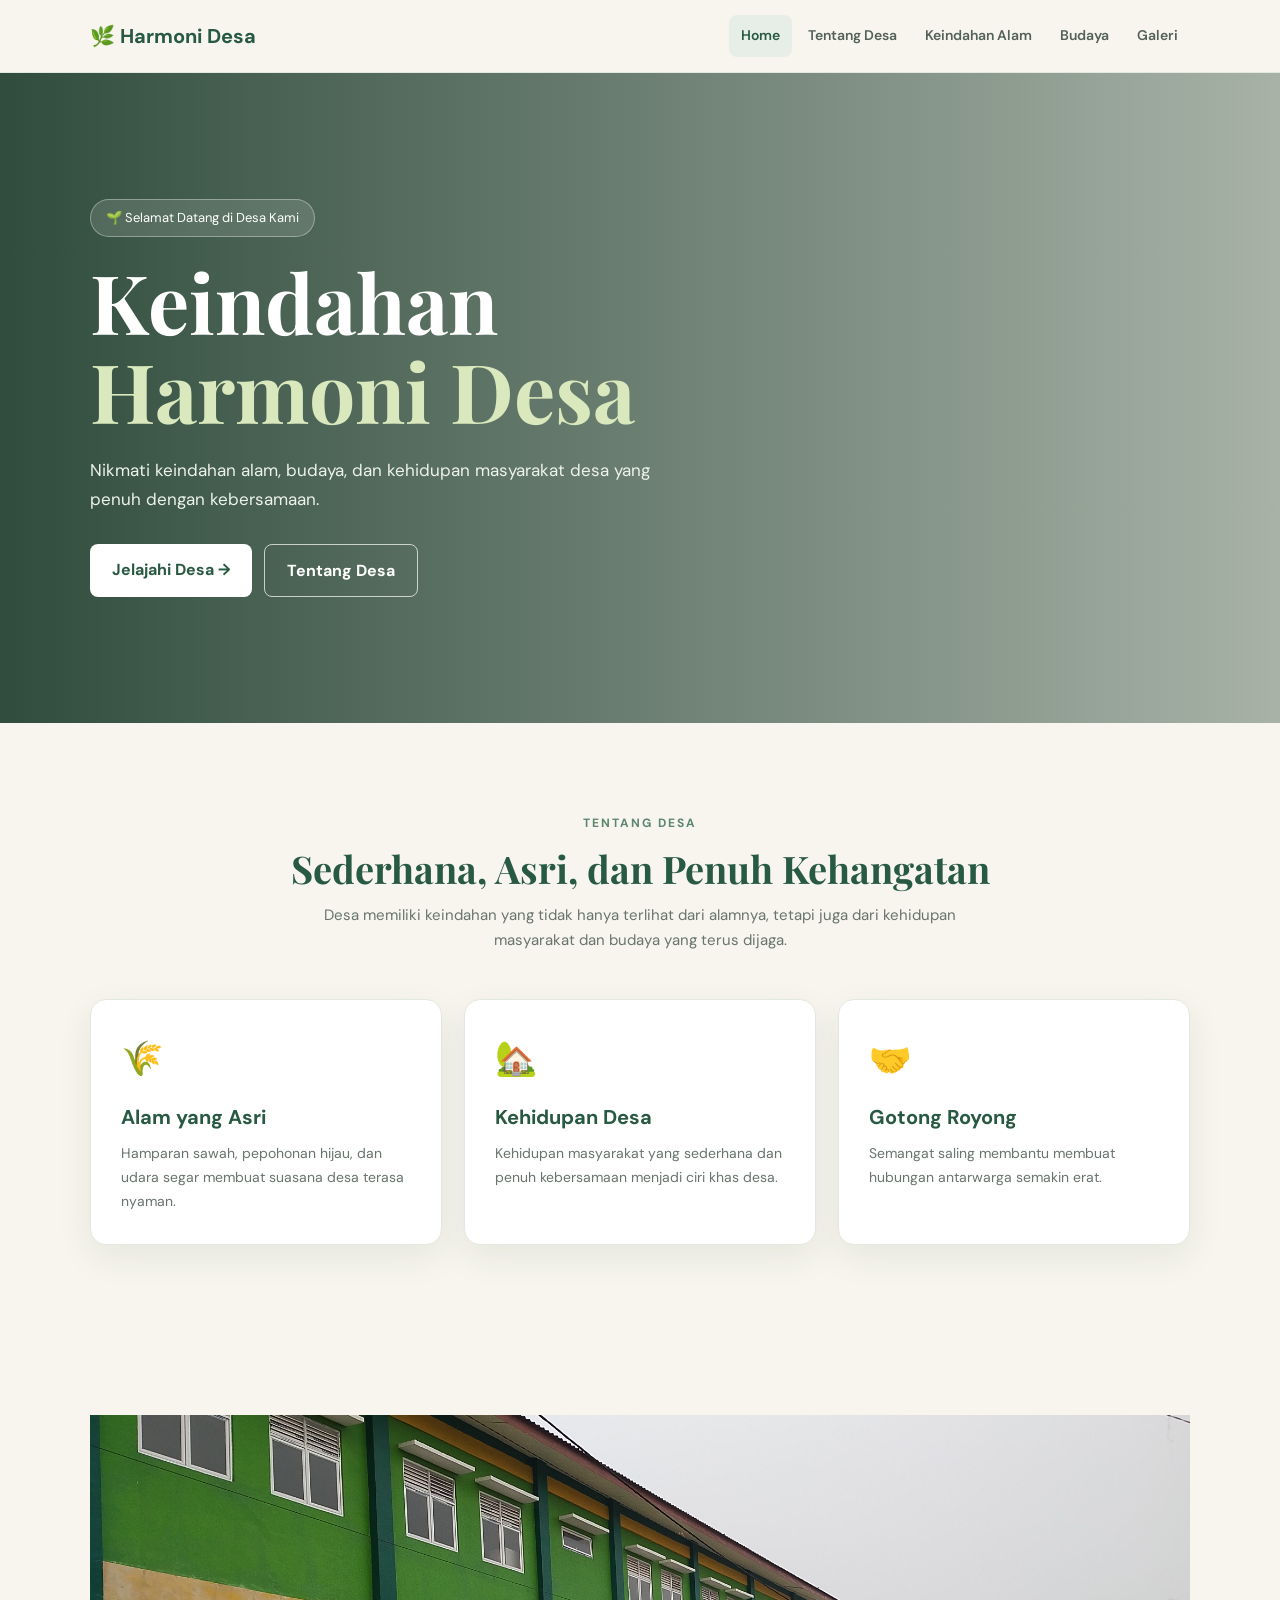
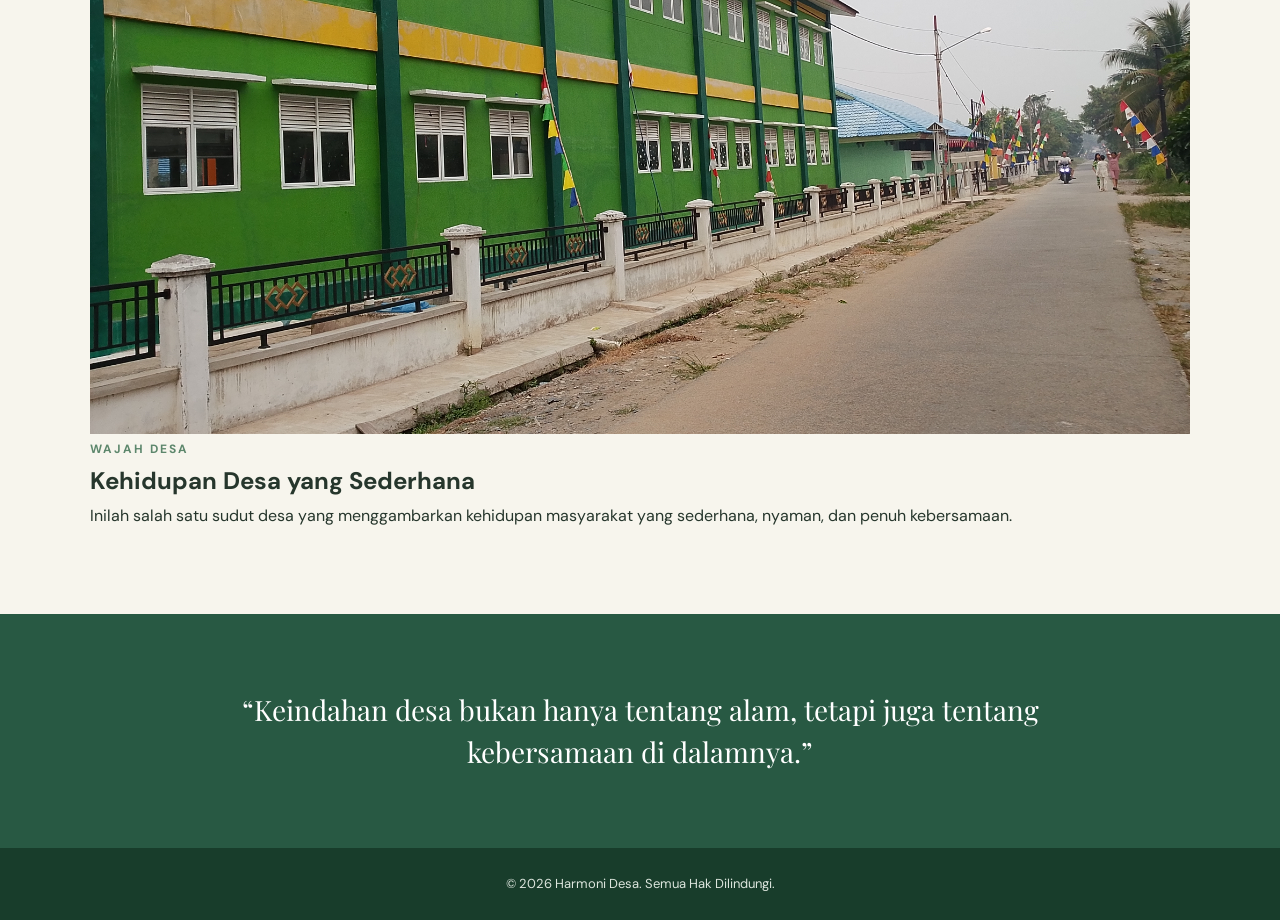
==== index.html @ cf789008 "Update index.html" ====
<!DOCTYPE html>
<html lang="id">
<head>
    <meta charset="UTF-8">
    <meta name="viewport" content="width=device-width, initial-scale=1.0">

    <title>Harmoni Desa | Beranda</title>

    <link rel="stylesheet" href="style.css">
</head>

<body>

    <!-- NAVBAR -->
    <header>
        <nav class="navbar">

            <a href="index.html" class="logo">
                🌿 Harmoni Desa
            </a>

            <button class="menu-toggle">
                ☰
            </button>

            <ul class="nav-links">
                <li>
                    <a href="index.html" class="active">Home</a>
                </li>

                <li>
                    <a href="tentang.html">Tentang Desa</a>
                </li>

                <li>
                    <a href="alam.html">Keindahan Alam</a>
                </li>

                <li>
                    <a href="budaya.html">Budaya</a>
                </li>

                <li>
                    <a href="galeri.html">Galeri</a>
                </li>
            </ul>

        </nav>
    </header>


    <!-- HERO -->
    <main>

        <section class="hero">

            <div class="hero-content">

                <span class="badge">
                    🌱 Selamat Datang di Desa Kami
                </span>

                <h1>
                    Keindahan<br>
                    <span>Harmoni Desa</span>
                </h1>

                <p>
                    Nikmati keindahan alam, budaya, dan kehidupan
                    masyarakat desa yang penuh dengan kebersamaan.
                </p>

                <div class="hero-buttons">

                    <a href="alam.html" class="btn btn-primary">
                        Jelajahi Desa →
                    </a>

                    <a href="tentang.html" class="btn btn-outline">
                        Tentang Desa
                    </a>

                </div>

            </div>

        </section>


        <!-- INTRO -->
        <section class="section">

            <div class="section-title">

                <span>
                    TENTANG DESA
                </span>

                <h2>
                    Sederhana, Asri, dan Penuh Kehangatan
                </h2>

                <p>
                    Desa memiliki keindahan yang tidak hanya terlihat
                    dari alamnya, tetapi juga dari kehidupan masyarakat
                    dan budaya yang terus dijaga.
                </p>

            </div>


            <!-- 3 CARD -->
            <div class="feature-grid">

                <div class="feature-card">

                    <div class="icon">
                        🌾
                    </div>

                    <h3>
                        Alam yang Asri
                    </h3>

                    <p>
                        Hamparan sawah, pepohonan hijau, dan udara
                        segar membuat suasana desa terasa nyaman.
                    </p>

                </div>


                <div class="feature-card">

                    <div class="icon">
                        🏡
                    </div>

                    <h3>
                        Kehidupan Desa
                    </h3>

                    <p>
                        Kehidupan masyarakat yang sederhana dan
                        penuh kebersamaan menjadi ciri khas desa.
                    </p>

                </div>


                <div class="feature-card">

                    <div class="icon">
                        🤝
                    </div>

                    <h3>
                        Gotong Royong
                    </h3>

                    <p>
                        Semangat saling membantu membuat hubungan
                        antarwarga semakin erat.
                    </p>

                </div>

            </div>

        </section>

        <!-- FOTO DESA -->

<section class="section village-photo">

    <div class="village-photo-content">

        <div class="village-photo-image">
            <img src="IMG_20260828_170245_979.jpg" alt="Bangunan di desa">
        </div>

        <div class="village-photo-text">

            <span class="small-title">
                WAJAH DESA
            </span>

            <h2>
                Kehidupan Desa yang Sederhana
            </h2>

            <p>
                Inilah salah satu sudut desa yang
                menggambarkan kehidupan masyarakat
                yang sederhana, nyaman, dan penuh
                kebersamaan.
            </p>

        </div>

    </div>

</section>

        <!-- QUOTE -->
        <section class="quote-section">

            <p class="quote">
                “Keindahan desa bukan hanya tentang alam,
                tetapi juga tentang kebersamaan di dalamnya.”
            </p>

        </section>

    </main>


    <!-- FOOTER -->
    <footer>

        <p>
            © 2026 Harmoni Desa.
            Semua Hak Dilindungi.
        </p>

    </footer>


    <script src="script.js"></script>

</body>
                  </html>
---- style.css ----
@import url('https://fonts.googleapis.com/css2?family=DM+Sans:wght@400;500;600;700&family=Playfair+Display:wght@600;700&display=swap');

/* =================================
   DASAR WEBSITE
================================= */

:root {
    --hijau: #285943;
    --hijau-muda: #5d876c;
    --hijau-tua: #183d2b;
    --krem: #f7f5ed;
    --putih: #ffffff;
    --teks: #26362c;
    --abu: #68746c;
    --border: #e3e8df;
}

* {
    margin: 0;
    padding: 0;
    box-sizing: border-box;
}

html {
    scroll-behavior: smooth;
}

body {
    font-family: 'DM Sans', sans-serif;
    background: var(--krem);
    color: var(--teks);
    line-height: 1.7;
}

a {
    text-decoration: none;
    color: inherit;
}

img {
    width: 100%;
    display: block;
}


/* =================================
   NAVBAR
================================= */

header {
    position: sticky;
    top: 0;
    z-index: 999;

    background: rgba(247, 245, 237, 0.96);

    backdrop-filter: blur(12px);

    border-bottom: 1px solid var(--border);
}

.navbar {
    width: 100%;
    max-width: 1150px;
    min-height: 72px;

    margin: auto;
    padding: 0 25px;

    display: flex;
    align-items: center;
    justify-content: space-between;
}

.logo {
    color: var(--hijau);

    font-size: 20px;
    font-weight: 700;

    white-space: nowrap;
}

.nav-links {
    display: flex;
    align-items: center;
    gap: 4px;

    list-style: none;
}

.nav-links a {
    display: block;

    padding: 9px 12px;

    border-radius: 8px;

    color: #536158;

    font-size: 14px;
    font-weight: 600;

    transition: 0.3s ease;
}

.nav-links a:hover,
.nav-links a.active {
    color: var(--hijau);

    background: #e6eee7;
}

.menu-toggle {
    display: none;

    border: none;
    background: transparent;

    color: var(--hijau);

    font-size: 27px;

    cursor: pointer;
}


/* =================================
   HERO HOME
================================= */

.hero {
    min-height: 650px;

    display: flex;
    align-items: center;

    background:
        linear-gradient(
            90deg,
            rgba(20, 53, 36, 0.88),
            rgba(20, 53, 36, 0.35)
        ),

        url("https://images.unsplash.com/photo-1500382017468-9049fed747ef?auto=format&fit=crop&w=1800&q=85")
        center / cover no-repeat;
}

.hero-content {
    width: 100%;
    max-width: 1150px;

    margin: auto;
    padding: 80px 25px;

    color: var(--putih);

    animation: muncul 0.8s ease;
}

.badge {
    display: inline-block;

    padding: 7px 15px;

    margin-bottom: 20px;

    border: 1px solid rgba(255,255,255,0.35);

    border-radius: 50px;

    background: rgba(255,255,255,0.13);

    font-size: 13px;
}

.hero h1 {
    max-width: 750px;

    font-family: 'Playfair Display', serif;

    font-size: clamp(48px, 7vw, 82px);

    line-height: 1.08;
}

.hero h1 span {
    color: #d9e8bd;
}

.hero p {
    max-width: 600px;

    margin: 22px 0 30px;

    color: #edf2ec;

    font-size: 17px;
}


/* =================================
   BUTTON
================================= */

.hero-buttons {
    display: flex;
    gap: 12px;

    flex-wrap: wrap;
}

.btn {
    display: inline-block;

    padding: 12px 22px;

    border-radius: 8px;

    font-weight: 700;

    transition: 0.3s ease;
}

.btn-primary {
    background: var(--putih);
    color: var(--hijau);
}

.btn-primary:hover {
    transform: translateY(-3px);
}

.btn-outline {
    border: 1px solid rgba(255,255,255,0.7);

    color: white;
}

.btn-outline:hover {
    background: white;
    color: var(--hijau);
}


/* =================================
   SECTION UMUM
================================= */

.section {
    width: 100%;
    max-width: 1150px;

    margin: auto;

    padding: 85px 25px;
}

.section-title {
    max-width: 700px;

    margin: 0 auto 45px;

    text-align: center;
}

.section-title span,
.page-header span,
.small-title,
.nature-card span,
.community-content span {
    color: var(--hijau-muda);

    font-size: 12px;
    font-weight: 700;

    letter-spacing: 2px;
}

.section-title h2 {
    margin: 10px 0;

    color: var(--hijau);

    font-family: 'Playfair Display', serif;

    font-size: 38px;

    line-height: 1.25;
}

.section-title p {
    color: var(--abu);

    font-size: 15px;
}


/* =================================
   CARD HOME
================================= */

.feature-grid {
    display: grid;

    grid-template-columns: repeat(3, 1fr);

    gap: 22px;
}

.feature-card {
    padding: 30px;

    background: white;

    border: 1px solid var(--border);

    border-radius: 16px;

    box-shadow: 0 12px 35px rgba(35, 63, 47, 0.08);

    transition: 0.3s ease;
}

.feature-card:hover {
    transform: translateY(-7px);
}

.icon {
    margin-bottom: 13px;

    font-size: 34px;
}

.feature-card h3 {
    margin-bottom: 8px;

    color: var(--hijau);

    font-size: 20px;
}

.feature-card p {
    color: var(--abu);

    font-size: 14px;
}


/* =================================
   QUOTE
================================= */

.quote-section {
    padding: 75px 25px;

    background: var(--hijau);

    text-align: center;
}

.quote {
    max-width: 800px;

    margin: auto;

    color: white;

    font-family: 'Playfair Display', serif;

    font-size: 28px;

    line-height: 1.5;
}


/* =================================
   HEADER HALAMAN 2-5
================================= */

.page-header {
    padding: 85px 25px;

    text-align: center;

    background:
        linear-gradient(
            rgba(32, 76, 54, 0.92),
            rgba(32, 76, 54, 0.92)
        );
}

.page-header span {
    color: #c8dfb8;
}

.page-header h1 {
    margin: 8px 0;

    color: white;

    font-family: 'Playfair Display', serif;

    font-size: clamp(38px, 6vw, 60px);

    line-height: 1.2;
}

.page-header p {
    color: #e1e9e2;

    font-size: 15px;
}


/* =================================
   TENTANG DESA
================================= */

.about {
    display: grid;

    grid-template-columns: 1fr 1fr;

    gap: 55px;

    align-items: center;
}

.about-image {
    overflow: hidden;

    border-radius: 18px;

    box-shadow: 0 15px 35px rgba(35, 63, 47, 0.12);
}

.about-image img {
    height: 430px;

    object-fit: cover;

    transition: 0.5s ease;
}

.about-image:hover img {
    transform: scale(1.04);
}

.about-text h2 {
    margin: 8px 0 18px;

    color: var(--hijau);

    font-family: 'Playfair Display', serif;

    font-size: 38px;

    line-height: 1.25;
}

.about-text p {
    margin-bottom: 15px;

    color: var(--abu);

    font-size: 15px;
}

.info-box {
    display: grid;

    grid-template-columns: repeat(3, 1fr);

    gap: 10px;

    margin-top: 25px;
}

.info-box div {
    padding: 13px 8px;

    border-radius: 10px;

    background: white;

    border: 1px solid var(--border);

    text-align: center;
}

.info-box strong {
    display: block;

    margin-bottom: 3px;

    font-size: 22px;
}

.info-box span {
    color: var(--abu);

    font-size: 12px;
}


/* =================================
   KEINDAHAN ALAM
================================= */

.nature-grid {
    display: grid;

    grid-template-columns: repeat(2, 1fr);

    gap: 25px;
}

.nature-card {
    overflow: hidden;

    background: white;

    border: 1px solid var(--border);

    border-radius: 16px;

    box-shadow: 0 10px 30px rgba(35, 63, 47, 0.08);

    transition: 0.3s ease;
}

.nature-card:hover {
    transform: translateY(-5px);
}

.nature-card img {
    height: 250px;

    object-fit: cover;
}

.nature-card > div {
    padding: 23px;
}

.nature-card h3 {
    margin: 5px 0 8px;

    color: var(--hijau);

    font-family: 'Playfair Display', serif;

    font-size: 24px;
}

.nature-card p {
    color: var(--abu);

    font-size: 14px;
}

.nature-message {
    padding: 70px 25px;

    background: #e6eee4;

    text-align: center;
}

.nature-message div {
    max-width: 700px;

    margin: auto;
}

.nature-message h2 {
    margin-bottom: 10px;

    color: var(--hijau);

    font-family: 'Playfair Display', serif;

    font-size: 32px;
}

.nature-message p {
    color: var(--abu);
}


/* =================================
   BUDAYA
================================= */

.culture-grid {
    display: grid;

    grid-template-columns: repeat(2, 1fr);

    gap: 22px;
}

.culture-card {
    padding: 35px;

    background: white;

    border: 1px solid var(--border);

    border-radius: 16px;

    box-shadow: 0 10px 30px rgba(35, 63, 47, 0.07);

    transition: 0.3s ease;
}

.culture-card:hover {
    transform: translateY(-5px);
}

.culture-icon {
    width: 58px;
    height: 58px;

    display: flex;
    align-items: center;
    justify-content: center;

    margin-bottom: 18px;

    border-radius: 50%;

    background: #e6eee4;

    font-size: 27px;
}

.culture-card h3 {
    margin-bottom: 8px;

    color: var(--hijau);

    font-family: 'Playfair Display', serif;

    font-size: 24px;
}

.culture-card p {
    color: var(--abu);

    font-size: 14px;
}

.community {
    padding: 80px 25px;

    background: var(--hijau);

    text-align: center;
}

.community-content {
    max-width: 700px;

    margin: auto;
}

.community-content span {
    color: #c8dfb8;
}

.community-content h2 {
    margin: 8px 0 12px;

    color: white;

    font-family: 'Playfair Display', serif;

    font-size: 36px;
}

.community-content p {
    color: #e2ebe4;
}


/* =================================
   GALERI
================================= */

.gallery {
    display: grid;

    grid-template-columns: repeat(2, 1fr);

    gap: 22px;
}

.gallery-item {
    position: relative;

    overflow: hidden;

    min-height: 280px;

    border-radius: 16px;

    background: #ddd;

    box-shadow: 0 10px 30px rgba(35, 63, 47, 0.1);
}

.gallery-item img {
    width: 100%;
    height: 100%;

    min-height: 280px;

    object-fit: cover;

    transition: 0.5s ease;
}

.gallery-item:hover img {
    transform: scale(1.06);
}

.gallery-caption {
    position: absolute;

    left: 0;
    right: 0;
    bottom: 0;

    padding: 45px 20px 18px;

    background: linear-gradient(
        transparent,
        rgba(0,0,0,0.75)
    );

    color: white;
}

.gallery-caption h3 {
    font-family: 'Playfair Display', serif;

    font-size: 22px;
}

.gallery-caption p {
    font-size: 13px;

    color: #e7e7e7;
}

.gallery-footer {
    padding: 65px 25px;

    background: #e6eee4;

    text-align: center;
}

.gallery-footer h2 {
    margin-bottom: 8px;

    color: var(--hijau);

    font-family: 'Playfair Display', serif;

    font-size: 30px;
}

.gallery-footer p {
    color: var(--abu);
}


/* =================================
   FOOTER
================================= */

footer {
    padding: 25px;

    background: var(--hijau-tua);

    color: #dce5dd;

    text-align: center;

    font-size: 13px;
}


/* =================================
   ANIMASI
================================= */

@keyframes muncul {

    from {
        opacity: 0;

        transform: translateY(20px);
    }

    to {
        opacity: 1;

        transform: translateY(0);
    }

}


/* =================================
   TABLET
================================= */

@media (max-width: 900px) {

    .nav-links {
        gap: 0;
    }

    .nav-links a {
        padding: 8px 9px;

        font-size: 13px;
    }

    .about {
        gap: 30px;
    }

    .about-text h2 {
        font-size: 32px;
    }

}


/* =================================
   HP
================================= */

@media (max-width: 700px) {

    /* NAVBAR */

    .navbar {
        min-height: 65px;

        padding: 0 18px;
    }

    .logo {
        font-size: 18px;
    }

    .menu-toggle {
        display: block;
    }

    .nav-links {
        position: absolute;

        top: 65px;
        left: 0;
        right: 0;

        display: none;

        flex-direction: column;

        align-items: stretch;

        padding: 10px 15px 15px;

        background: var(--krem);

        border-bottom: 1px solid var(--border);

        box-shadow: 0 12px 25px rgba(0,0,0,0.08);
    }

    .nav-links.show {
        display: flex;
    }

    .nav-links a {
        padding: 12px;

        font-size: 14px;
    }


    /* HERO */

    .hero {
        min-height: 600px;
    }

    .hero-content {
        padding: 65px 20px;
    }

    .hero h1 {
        font-size: 47px;
    }

    .hero p {
        font-size: 15px;

        margin: 18px 0 25px;
    }

    .hero-buttons {
        flex-direction: column;

        align-items: flex-start;
    }


    /* SECTION */

    .section {
        padding: 65px 18px;
    }

    .section-title {
        margin-bottom: 35px;
    }

    .section-title h2 {
        font-size: 30px;
    }


    /* HOME CARD */

    .feature-grid {
        grid-template-columns: 1fr;

        gap: 16px;
    }

    .feature-card {
        padding: 25px;
    }


    /* PAGE HEADER */

    .page-header {
        padding: 65px 20px;
    }

    .page-header h1 {
        font-size: 40px;
    }


    /* ABOUT */

    .about {
        grid-template-columns: 1fr;

        gap: 30px;
    }

    .about-image img {
        height: 280px;
    }

    .about-text h2 {
        font-size: 31px;
    }

    .info-box {
        grid-template-columns: 1fr;
    }


    /* ALAM */

    .nature-grid {
        grid-template-columns: 1fr;

        gap: 18px;
    }

    .nature-card img {
        height: 220px;
    }

    .nature-card h3 {
        font-size: 22px;
    }

    .nature-message {
        padding: 60px 20px;
    }

    .nature-message h2 {
        font-size: 28px;
    }


    /* BUDAYA */

    .culture-grid {
        grid-template-columns: 1fr;

        gap: 18px;
    }

    .culture-card {
        padding: 27px;
    }

    .community {
        padding: 65px 20px;
    }

    .community-content h2 {
        font-size: 30px;
    }


    /* GALERI */

    .gallery {
        grid-template-columns: 1fr;

        gap: 17px;
    }

    .gallery-item {
        min-height: 250px;
    }

    .gallery-item img {
        min-height: 250px;
    }

    .gallery-footer {
        padding: 55px 20px;
    }

    .gallery-footer h2 {
        font-size: 27px;
    }


    /* QUOTE */

    .quote-section {
        padding: 60px 20px;
    }

    .quote {
        font-size: 22px;
    }

}


/* =================================
   HP KECIL
================================= */

@media (max-width: 400px) {

    .logo {
        font-size: 16px;
    }

    .hero h1 {
        font-size: 40px;
    }

    .hero {
        min-height: 560px;
    }

    .page-header h1 {
        font-size: 34px;
    }

   }
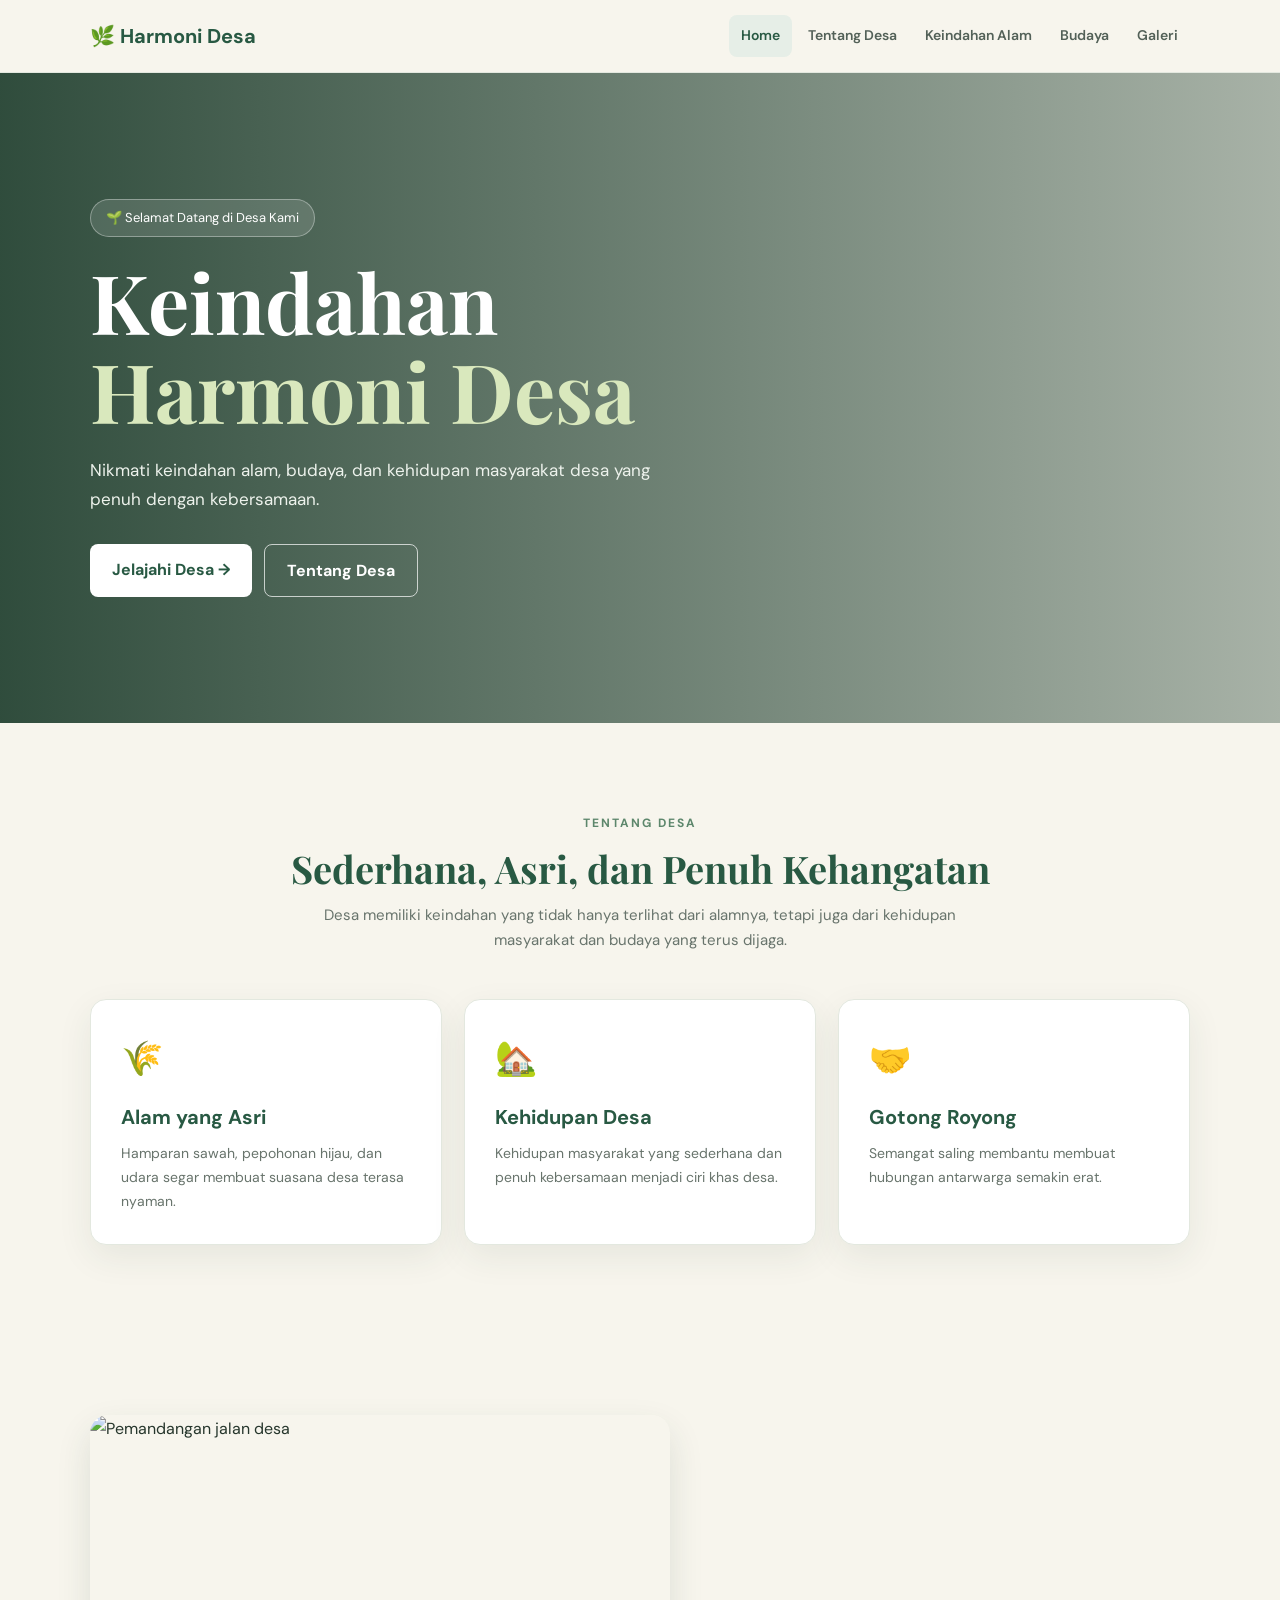
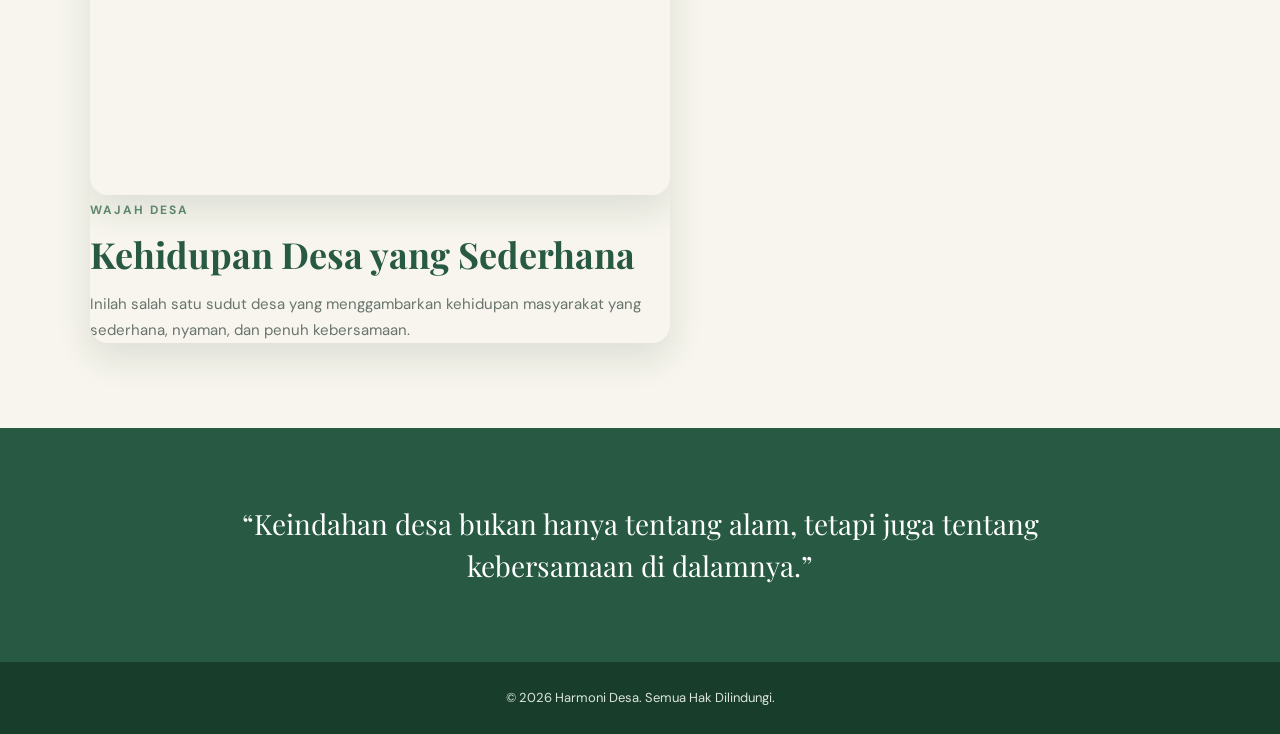
==== commit 09d6c9e4: "Update index.html" ====
--- a/index.html
+++ b/index.html
@@ -176,28 +176,28 @@
     <div class="village-photo-content">
 
         <div class="village-photo-image">
-            <img src="IMG_20260828_170245_979.jpg" alt="Bangunan di desa">
-        </div>
-
-        <div class="village-photo-text">
-
-            <span class="small-title">
-                WAJAH DESA
-            </span>
-
-            <h2>
-                Kehidupan Desa yang Sederhana
-            </h2>
-
-            <p>
-                Inilah salah satu sudut desa yang
-                menggambarkan kehidupan masyarakat
-                yang sederhana, nyaman, dan penuh
-                kebersamaan.
-            </p>
-
-        </div>
-
+        <div class="village-photo-image">
+    <img src="IMG_20260828_164350_854.jpg" alt="Pemandangan jalan desa">
+</div>
+
+<div class="village-photo-text">
+
+    <span class="small-title">
+        WAJAH DESA
+    </span>
+
+    <h2>
+        Kehidupan Desa yang Sederhana
+    </h2>
+
+    <p>
+        Inilah salah satu sudut desa yang
+        menggambarkan kehidupan masyarakat
+        yang sederhana, nyaman, dan penuh
+        kebersamaan.
+    </p>
+
+</div>
     </div>
 
 </section>
--- a/style.css
+++ b/style.css
@@ -1092,3 +1092,68 @@
     }
 
    }
+/* =================================
+   FOTO BANGUNAN DESA DI HOME
+================================= */
+
+.village-photo-content {
+    display: grid;
+    grid-template-columns: 1.1fr 0.9fr;
+    gap: 45px;
+    align-items: center;
+}
+
+.village-photo-image {
+    overflow: hidden;
+    border-radius: 18px;
+    box-shadow: 0 15px 35px rgba(35, 63, 47, 0.12);
+}
+
+.village-photo-image img {
+    width: 100%;
+    height: 380px;
+    object-fit: cover;
+    transition: 0.5s ease;
+}
+
+.village-photo-image:hover img {
+    transform: scale(1.04);
+}
+
+.village-photo-text h2 {
+    margin: 10px 0 15px;
+
+    color: var(--hijau);
+
+    font-family: 'Playfair Display', serif;
+
+    font-size: 36px;
+    line-height: 1.25;
+}
+
+.village-photo-text p {
+    color: var(--abu);
+    font-size: 15px;
+}
+
+
+/* =================================
+   FOTO DESA - HP
+================================= */
+
+@media (max-width: 700px) {
+
+    .village-photo-content {
+        grid-template-columns: 1fr;
+        gap: 25px;
+    }
+
+    .village-photo-image img {
+        height: 270px;
+    }
+
+    .village-photo-text h2 {
+        font-size: 30px;
+    }
+
+}
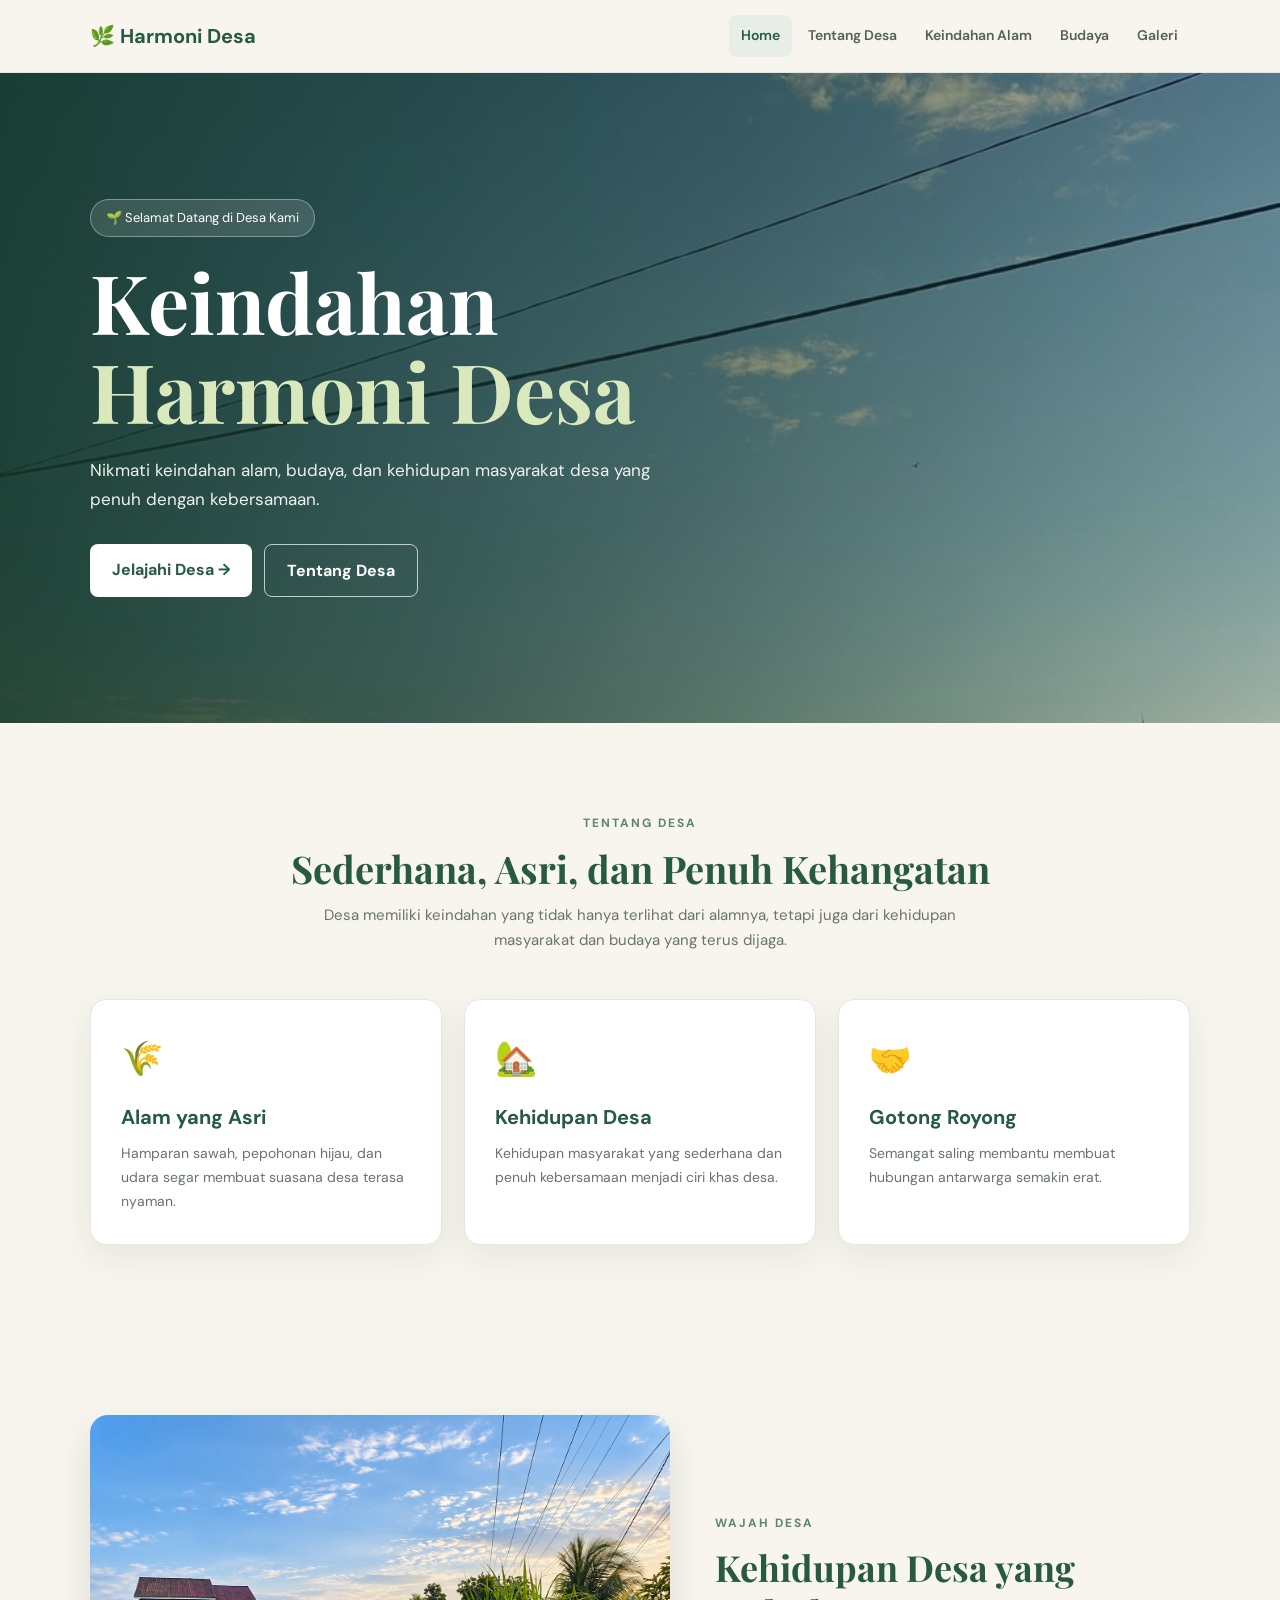
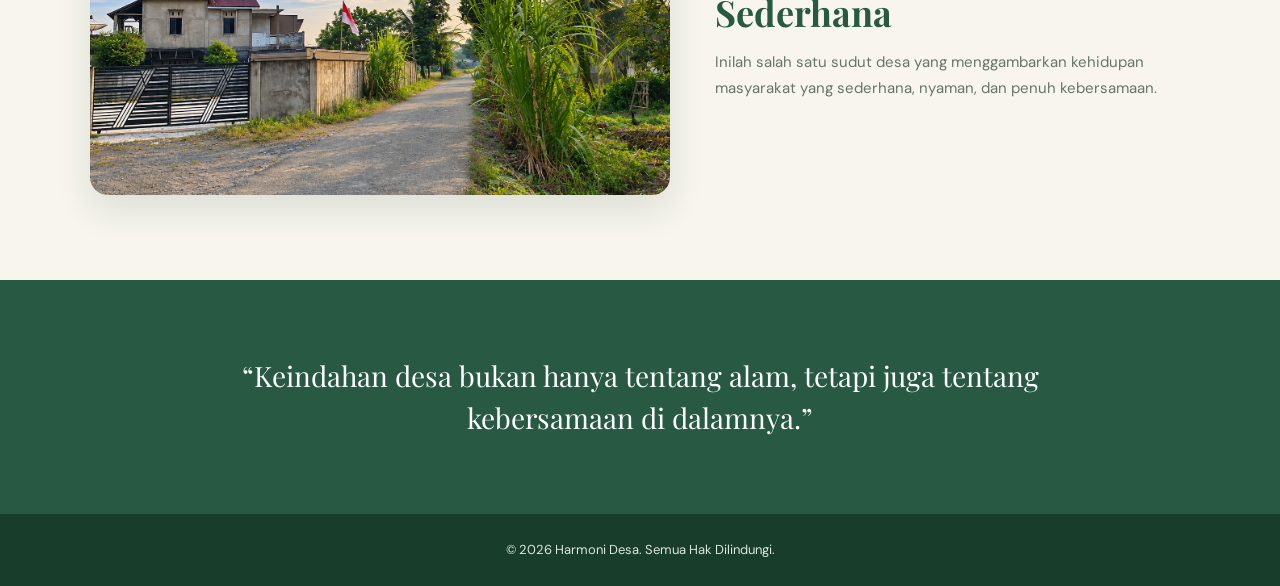
==== commit 1461d824: "Update index.html" ====
--- a/index.html
+++ b/index.html
@@ -175,9 +175,9 @@
 
     <div class="village-photo-content">
 
+        
         <div class="village-photo-image">
-        <div class="village-photo-image">
-    <img src="IMG_20260828_164350_854.jpg" alt="Pemandangan jalan desa">
+    <img src="file_0000000031ac82078d503932df8fc6b6.png" alt="Pemandangan jalan desa">
 </div>
 
 <div class="village-photo-text">
--- a/style.css
+++ b/style.css
@@ -142,7 +142,7 @@
             rgba(20, 53, 36, 0.35)
         ),
 
-        url("https://images.unsplash.com/photo-1500382017468-9049fed747ef?auto=format&fit=crop&w=1800&q=85")
+        url("IMG-20260910-WA0029.jpg")
         center / cover no-repeat;
 }
 
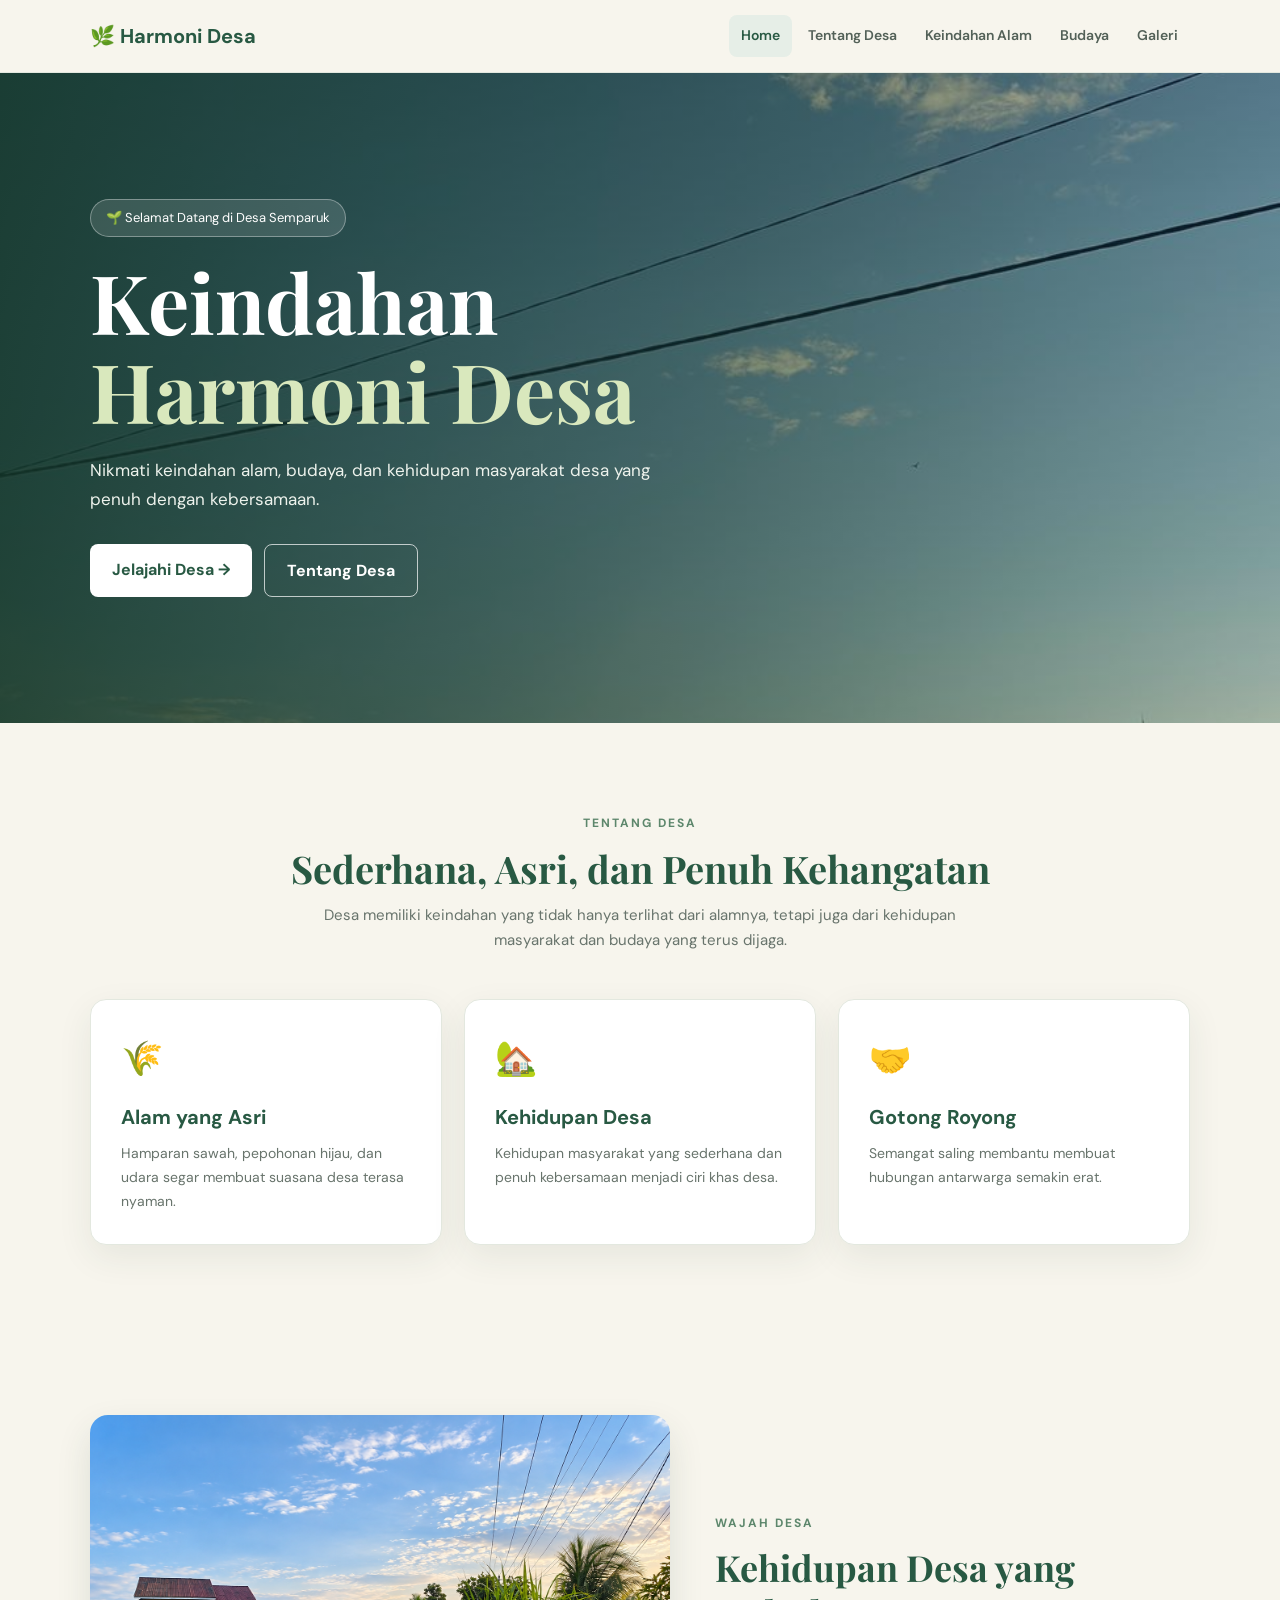
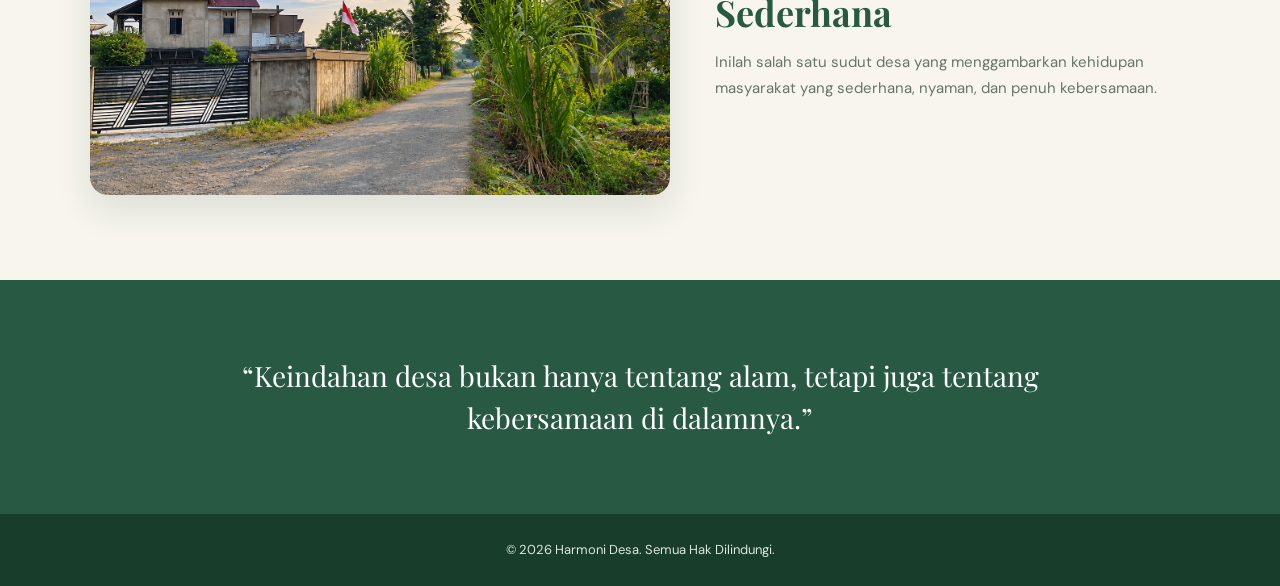
==== commit 67675895: "Update index.html" ====
--- a/index.html
+++ b/index.html
@@ -57,7 +57,7 @@
             <div class="hero-content">
 
                 <span class="badge">
-                    🌱 Selamat Datang di Desa Kami
+                    🌱 Selamat Datang di Desa Semparuk 
                 </span>
 
                 <h1>
--- a/style.css
+++ b/style.css
@@ -997,6 +997,30 @@
         height: 220px;
     }
 
+   .nature-card img.suasana-senja {
+    height: 300px !important;
+    object-fit: cover !important;
+    object-position: center bottom !important;
+   }
+
+   .nature-card img.foto-pepohonan {
+    height: 300px !important;
+    object-fit: cover !important;
+    object-position: left top !important;
+   }
+
+   .nature-card img.foto-jalan {
+    height: 300px !important;
+    object-fit: cover !important;
+    object-position: center bottom !important;
+   }
+
+   .nature-card img.foto-sawah {
+    height: 300px !important;
+    object-fit: cover !important;
+    object-position: center 70% !important;
+   }
+
     .nature-card h3 {
         font-size: 22px;
     }
@@ -1157,3 +1181,4 @@
     }
 
 }
+
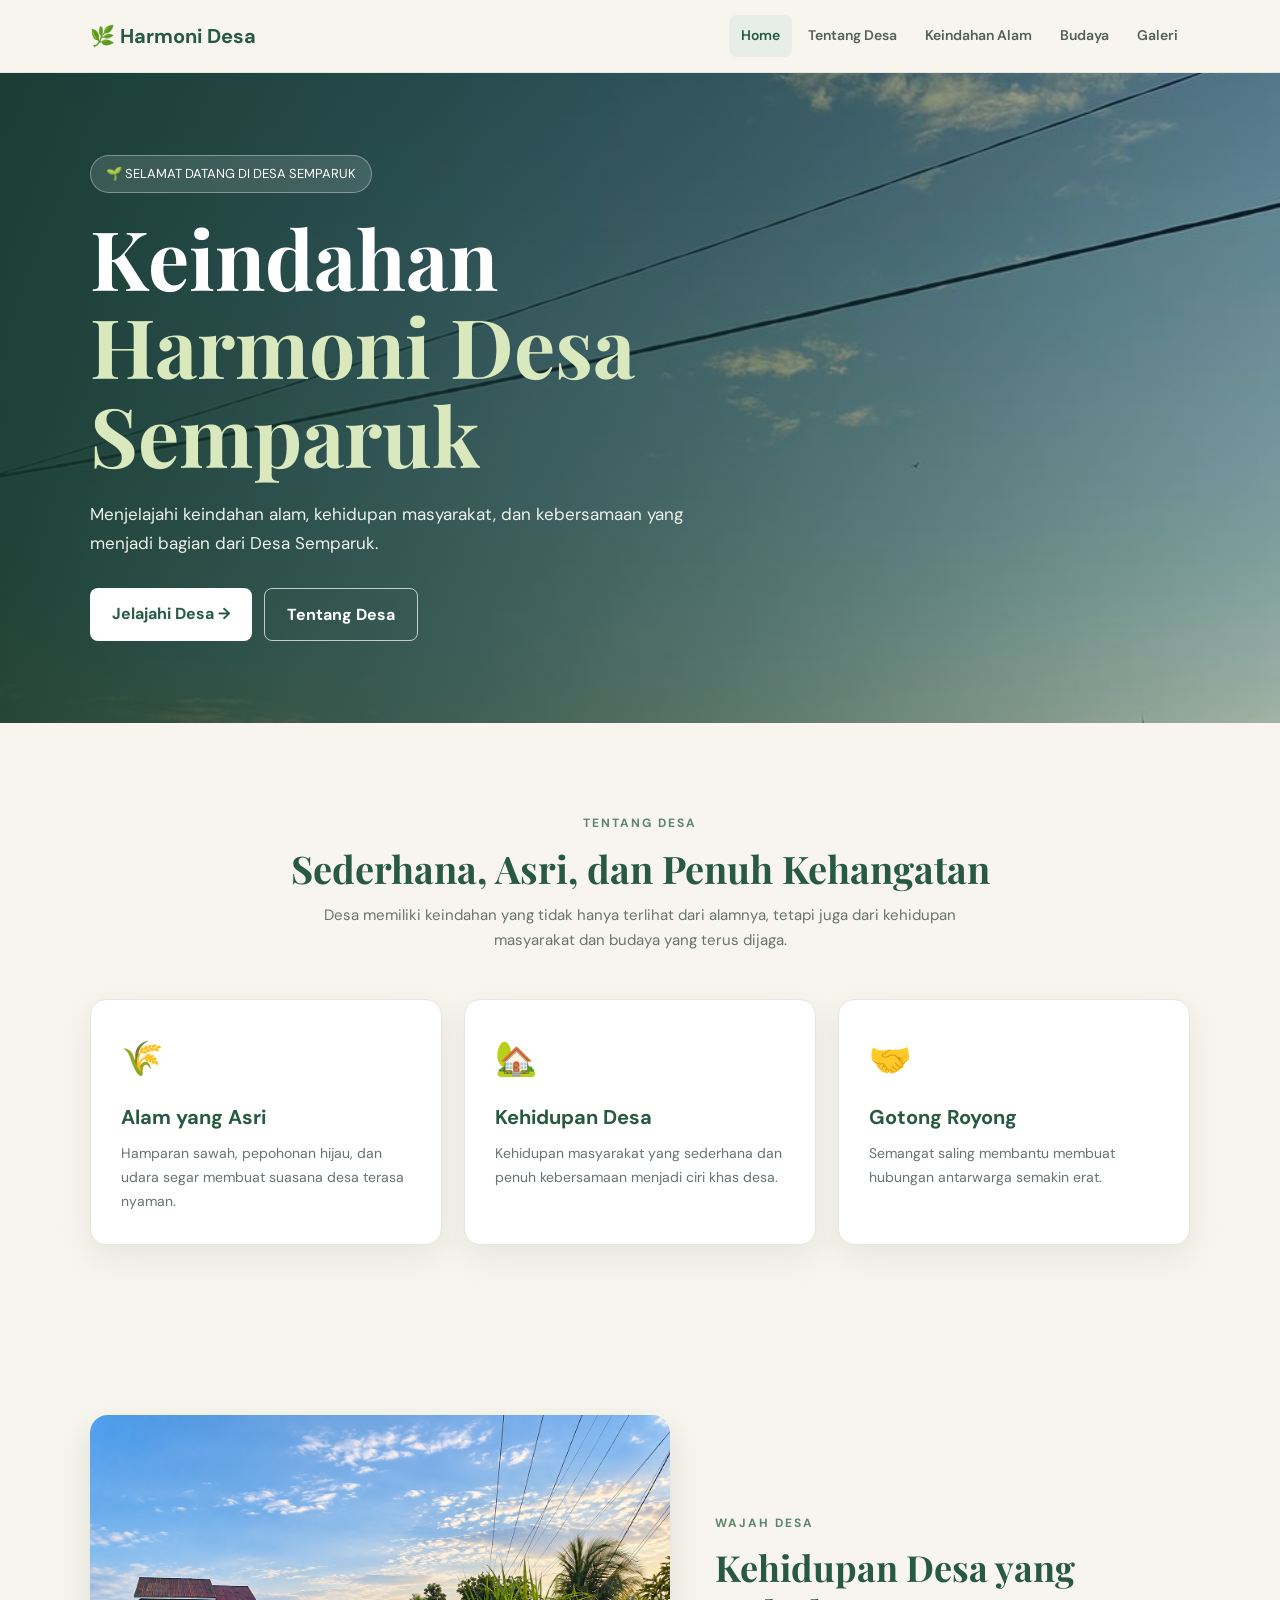
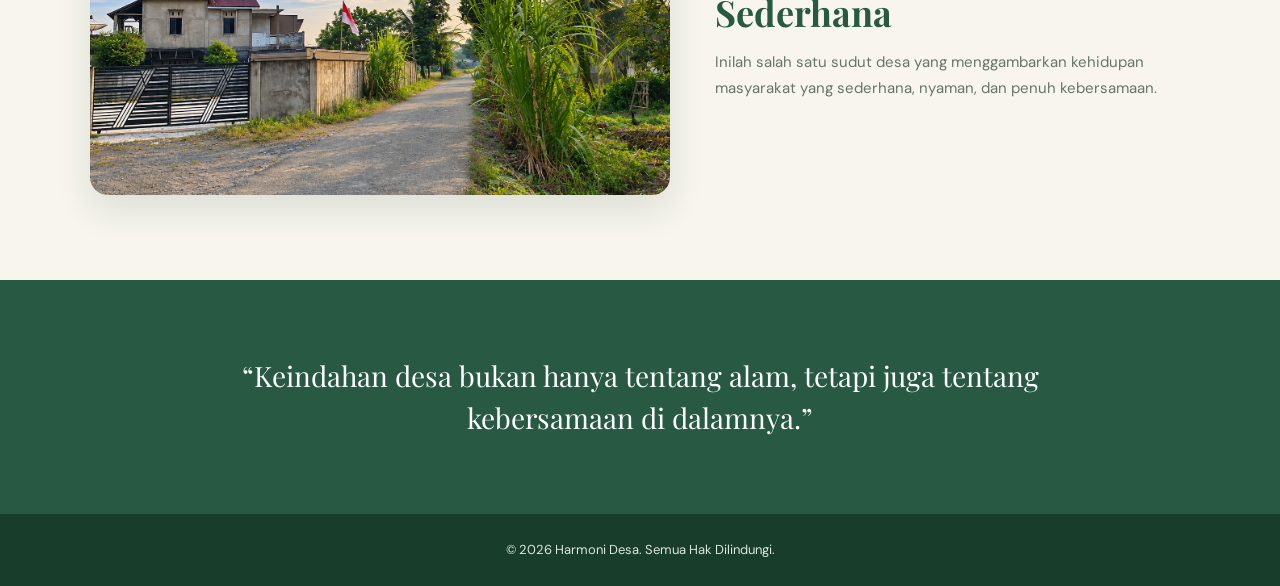
==== commit 2baaa835: "Update index.html" ====
--- a/index.html
+++ b/index.html
@@ -57,17 +57,16 @@
             <div class="hero-content">
 
                 <span class="badge">
-                    🌱 Selamat Datang di Desa Semparuk 
+                    🌱 SELAMAT DATANG DI DESA SEMPARUK 
                 </span>
 
                 <h1>
                     Keindahan<br>
-                    <span>Harmoni Desa</span>
+                    <span>Harmoni Desa Semparuk</span>
                 </h1>
 
                 <p>
-                    Nikmati keindahan alam, budaya, dan kehidupan
-                    masyarakat desa yang penuh dengan kebersamaan.
+                    Menjelajahi keindahan alam, kehidupan masyarakat, dan kebersamaan yang menjadi bagian dari Desa Semparuk.
                 </p>
 
                 <div class="hero-buttons">
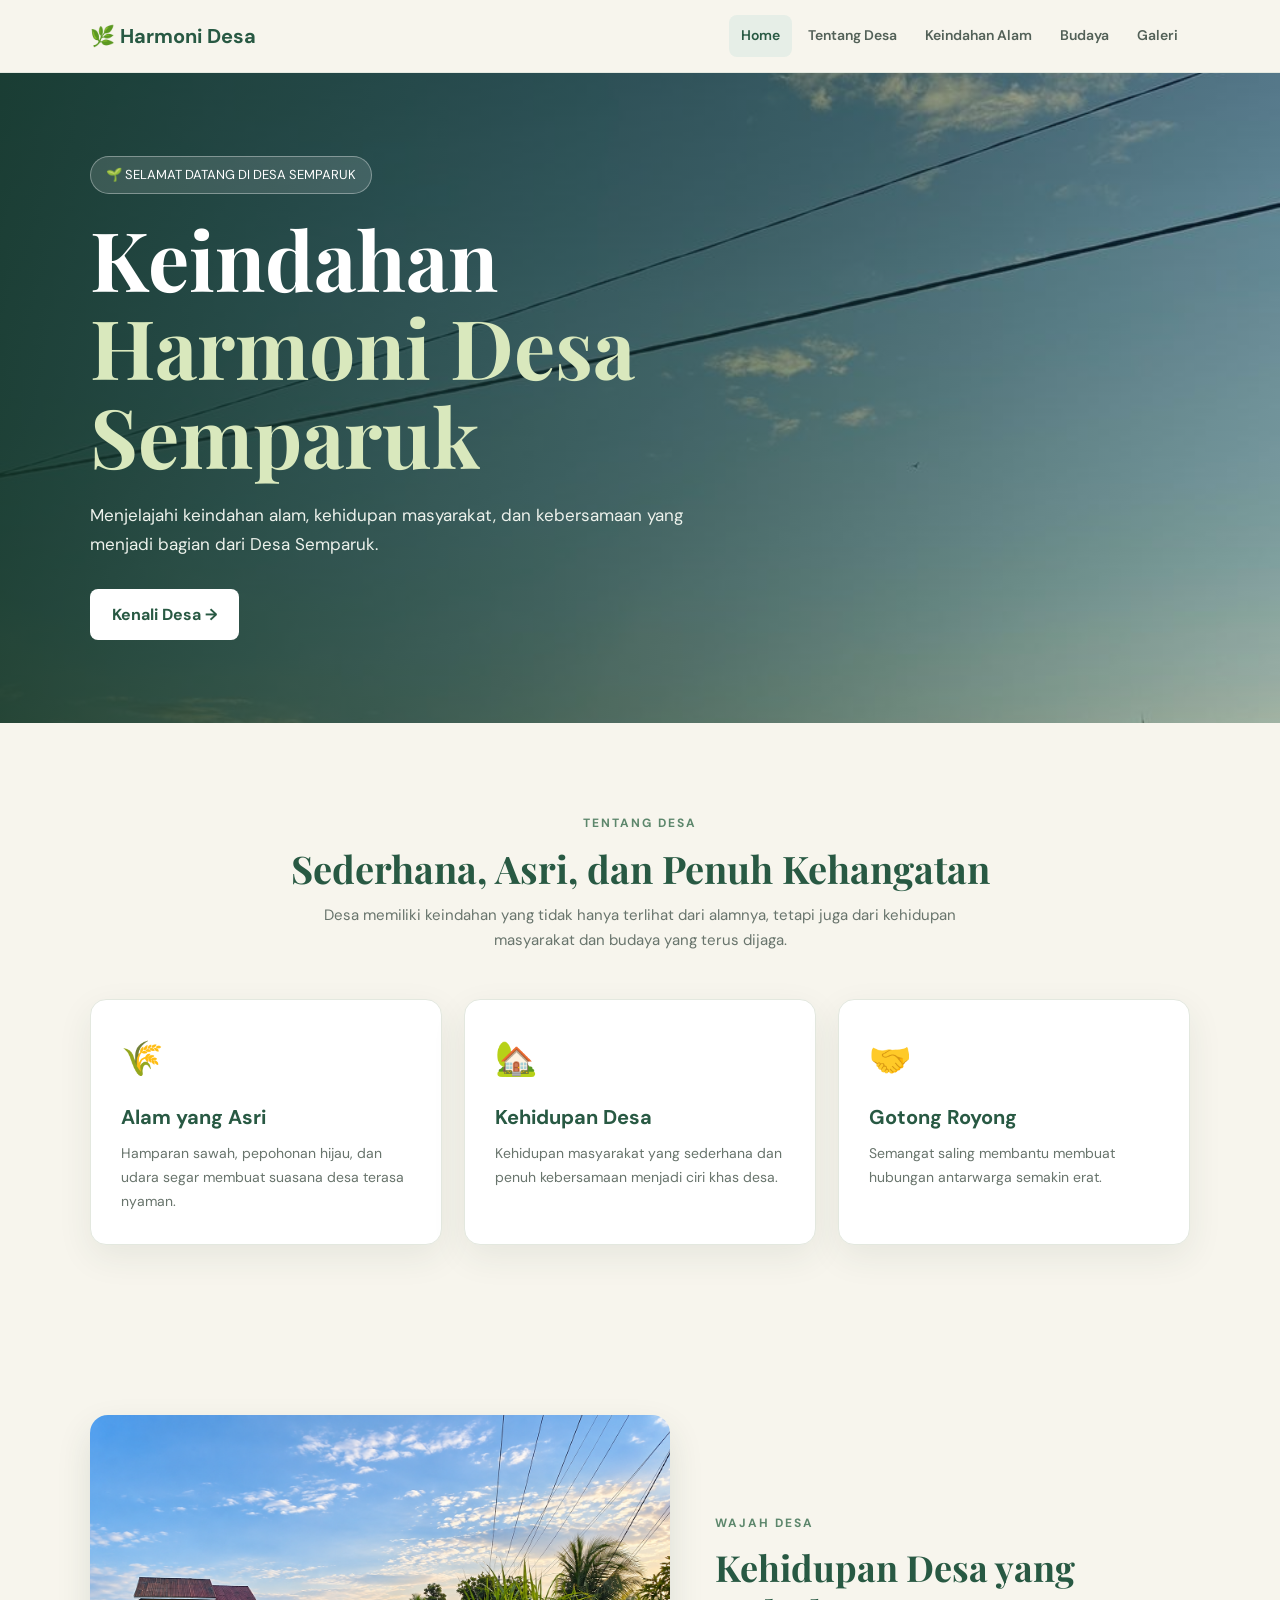
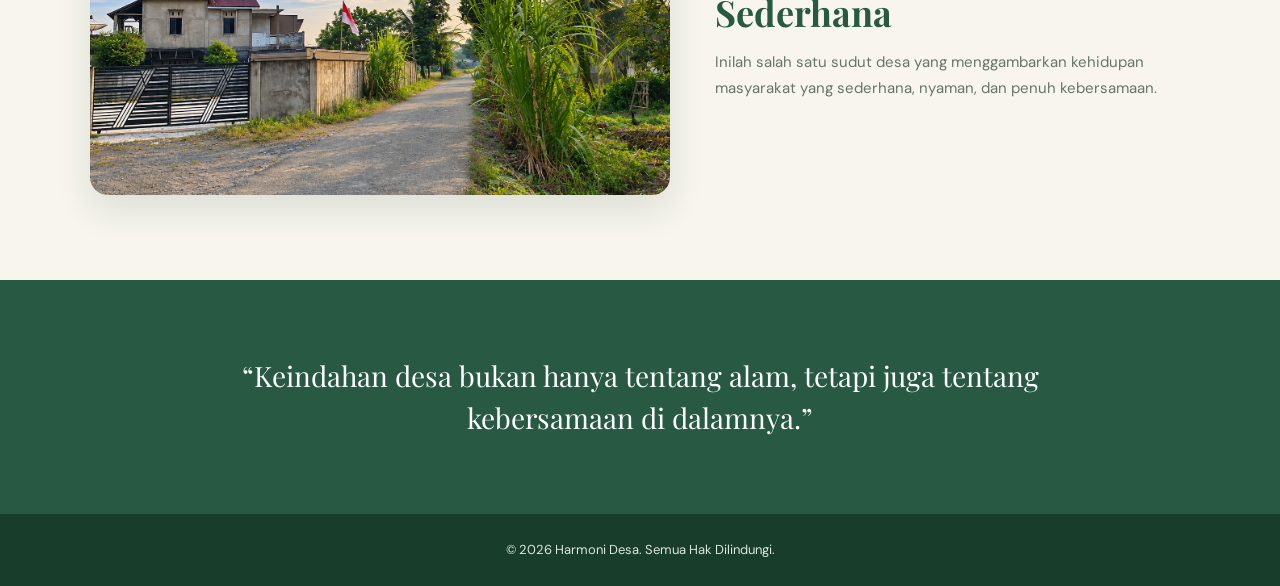
==== commit a12f9ecf: "Update index.html" ====
--- a/index.html
+++ b/index.html
@@ -72,12 +72,10 @@
                 <div class="hero-buttons">
 
                     <a href="alam.html" class="btn btn-primary">
-                        Jelajahi Desa →
+                        Kenali Desa →
                     </a>
 
-                    <a href="tentang.html" class="btn btn-outline">
-                        Tentang Desa
-                    </a>
+                    
 
                 </div>
 
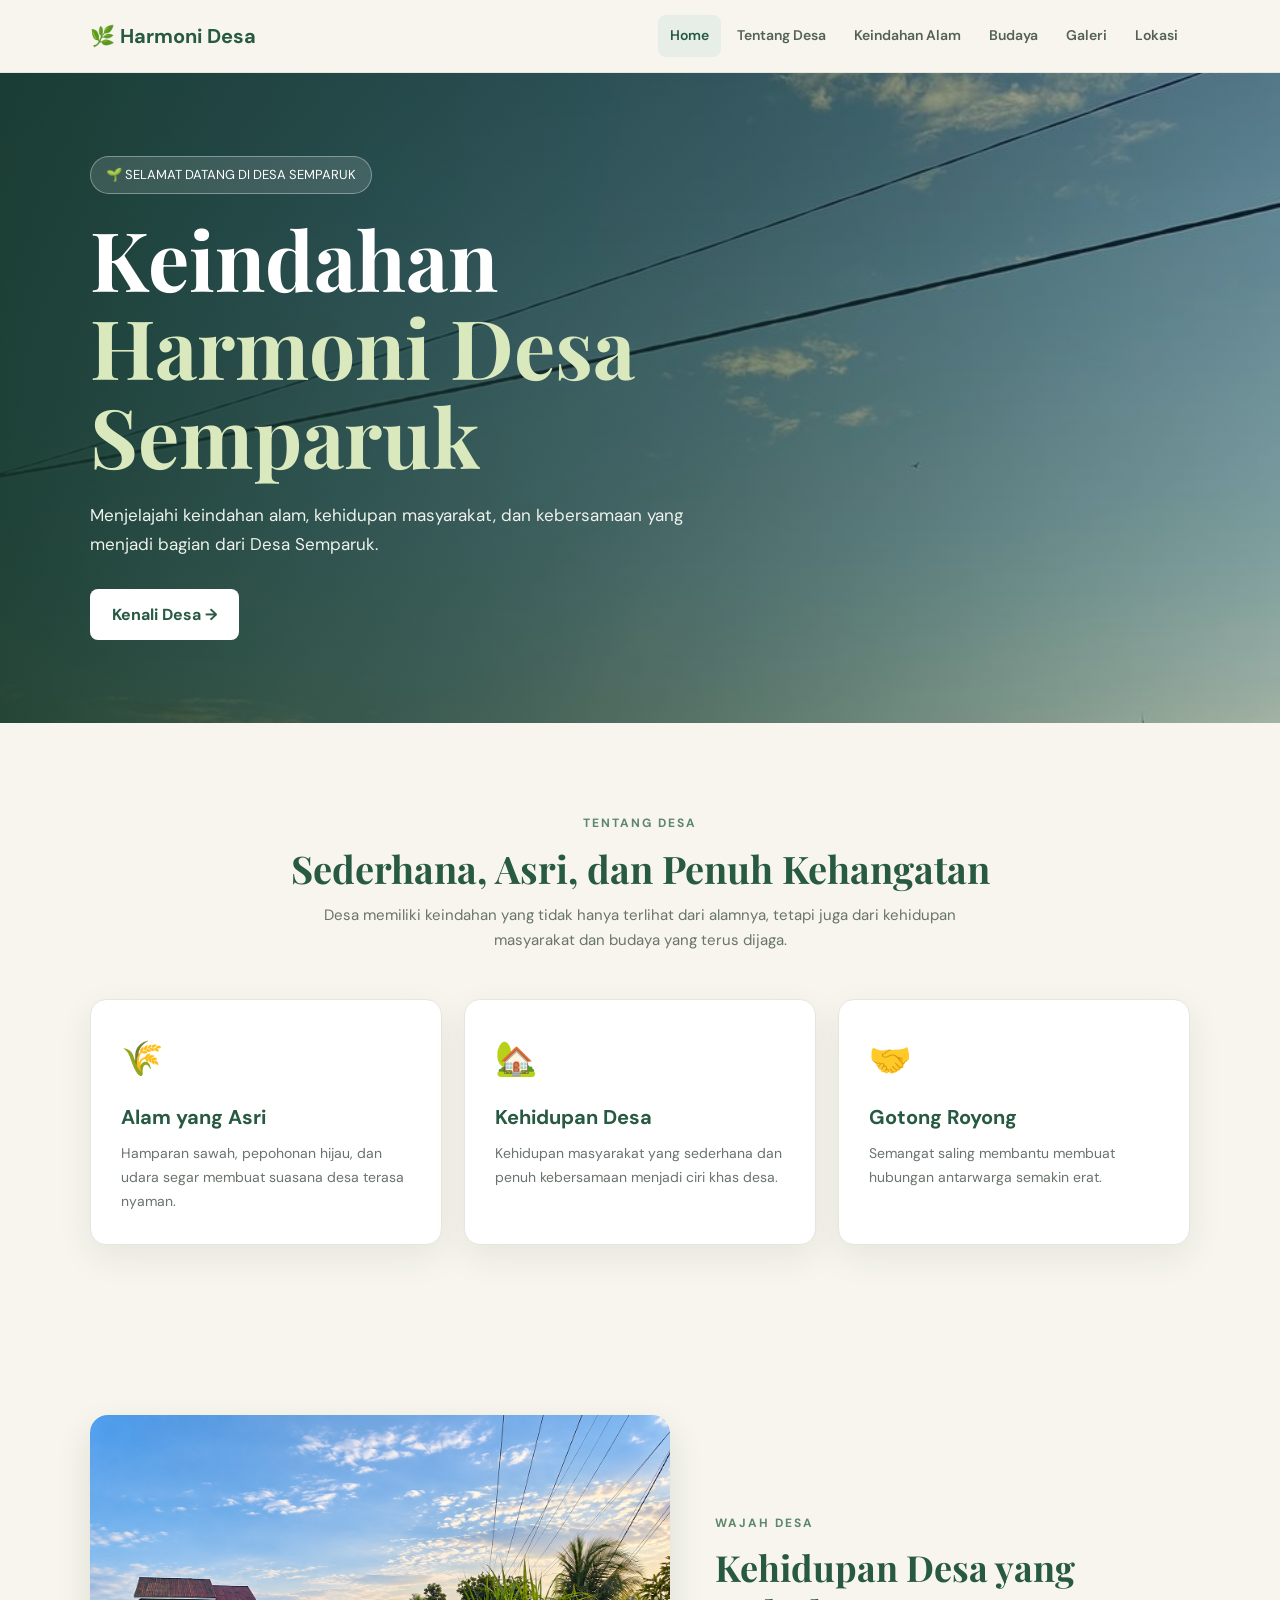
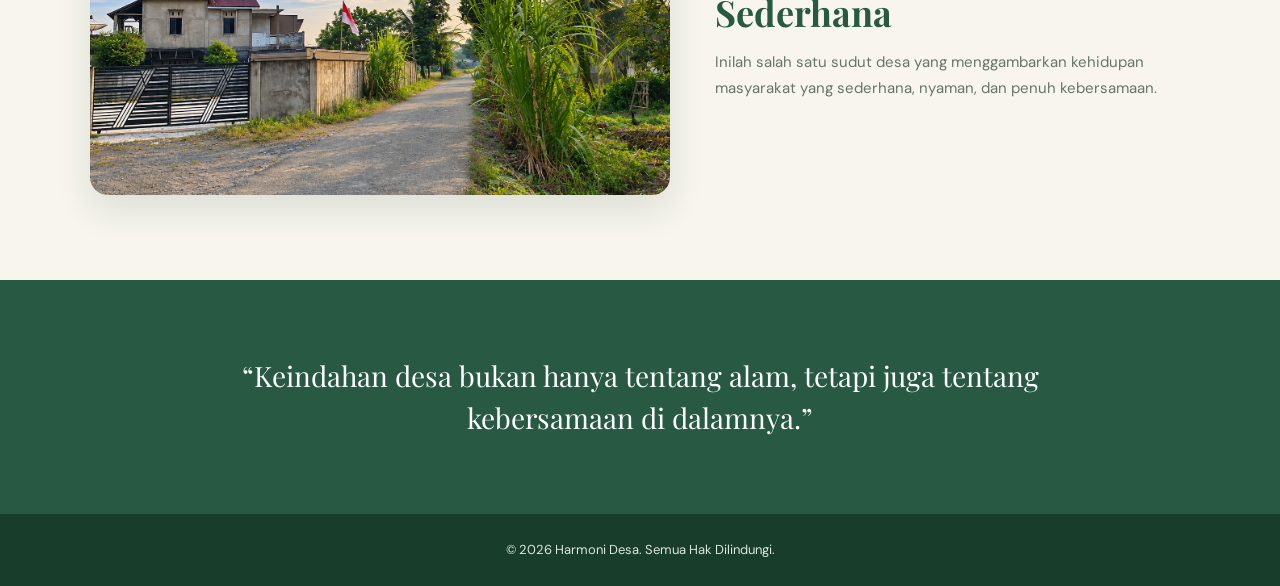
==== commit 7980c13b: "Update index.html" ====
--- a/index.html
+++ b/index.html
@@ -43,6 +43,12 @@
                 <li>
                     <a href="galeri.html">Galeri</a>
                 </li>
+<li>
+    <a href="lokasi.html">
+        Lokasi
+    </a>
+</li>
+                
             </ul>
 
         </nav>
@@ -71,7 +77,7 @@
 
                 <div class="hero-buttons">
 
-                    <a href="alam.html" class="btn btn-primary">
+                    <a href="tentang.html" class="btn btn-primary">
                         Kenali Desa →
                     </a>
 
--- a/style.css
+++ b/style.css
@@ -1182,3 +1182,204 @@
 
 }
 
+/* =================================
+   NEXT PAGE - SIMPLE MODERN
+================================= */
+
+.next-page {
+    max-width: 560px;
+    margin: 55px auto 45px;
+    padding: 25px 28px;
+
+    display: flex;
+    align-items: center;
+    justify-content: space-between;
+    gap: 20px;
+
+    background: #ffffff;
+    border: 1px solid #e0e7df;
+    border-radius: 18px;
+
+    box-shadow: 0 10px 28px rgba(35, 63, 47, 0.08);
+
+    transition: 0.3s ease;
+}
+
+.next-page:hover {
+    transform: translateY(-3px);
+    box-shadow: 0 15px 35px rgba(35, 63, 47, 0.12);
+}
+
+.next-page span {
+    display: block;
+    margin-bottom: 5px;
+
+    color: #5d876c;
+    font-size: 10px;
+    font-weight: 700;
+    letter-spacing: 2px;
+}
+
+.next-page h3 {
+    margin: 0;
+
+    color: #285943;
+    font-family: 'Playfair Display', serif;
+    font-size: 19px;
+    line-height: 1.3;
+}
+
+.next-btn {
+    flex-shrink: 0;
+
+    padding: 10px 18px;
+
+    border-radius: 10px;
+
+    background: #285943;
+    color: white;
+
+    font-size: 13px;
+    font-weight: 600;
+
+    transition: 0.3s ease;
+}
+
+.next-btn:hover {
+    background: #183d2b;
+    transform: translateY(-2px);
+}
+
+
+/* HP */
+@media (max-width: 700px) {
+
+    .next-page {
+        margin: 45px 18px 35px;
+        padding: 22px;
+    }
+
+    .next-page h3 {
+        font-size: 17px;
+    }
+
+    .next-btn {
+        padding: 9px 14px;
+        font-size: 12px;
+    }
+
+}
+/* FOTO MASJID KHUSUS HALAMAN BUDAYA */
+.masjid-section .village-photo-image {
+    height: 500px;
+}
+
+.masjid-section .village-photo-image img {
+    width: 100%;
+    height: 100%;
+    object-fit: cover;
+    object-position: center bottom;
+    transform: scale(1.15);
+}
+
+@media (max-width: 700px) {
+    .masjid-section .village-photo-image {
+        height: 400px;
+    }
+
+    .masjid-section .village-photo-image img {
+        transform: scale(1.15);
+    }
+}
+/* =========================
+   HALAMAN LOKASI
+========================= */
+
+.location-info {
+    display: grid;
+    grid-template-columns: repeat(3, 1fr);
+    gap: 22px;
+}
+
+.location-card {
+    padding: 30px 25px;
+    background: #ffffff;
+    border: 1px solid #e3e8df;
+    border-radius: 16px;
+    text-align: center;
+    box-shadow: 0 10px 30px rgba(35, 63, 47, 0.08);
+}
+
+.location-icon {
+    font-size: 32px;
+    margin-bottom: 15px;
+}
+
+.location-card h3 {
+    margin: 0 0 8px;
+    color: #285943;
+    font-family: 'Playfair Display', serif;
+    font-size: 20px;
+}
+
+.location-card p {
+    margin: 0;
+    color: #68746c;
+    line-height: 1.6;
+}
+
+.location-section {
+    padding-top: 20px;
+}
+
+.location-heading {
+    margin-bottom: 25px;
+}
+
+.location-heading h2 {
+    margin: 8px 0;
+    color: #285943;
+    font-family: 'Playfair Display', serif;
+    font-size: 32px;
+}
+
+.location-heading p {
+    color: #68746c;
+}
+
+.map-container {
+    width: 100%;
+    overflow: hidden;
+    border-radius: 18px;
+    box-shadow: 0 10px 30px rgba(35, 63, 47, 0.12);
+}
+
+.map-container iframe {
+    display: block;
+}
+
+.map-button {
+    margin-top: 25px;
+    text-align: center;
+}
+
+@media (max-width: 700px) {
+
+    .location-info {
+        grid-template-columns: 1fr;
+        gap: 16px;
+    }
+
+    .location-card {
+        padding: 25px 20px;
+    }
+
+    .location-heading h2 {
+        font-size: 27px;
+    }
+
+    .map-container iframe {
+        height: 350px;
+    }
+
+}
